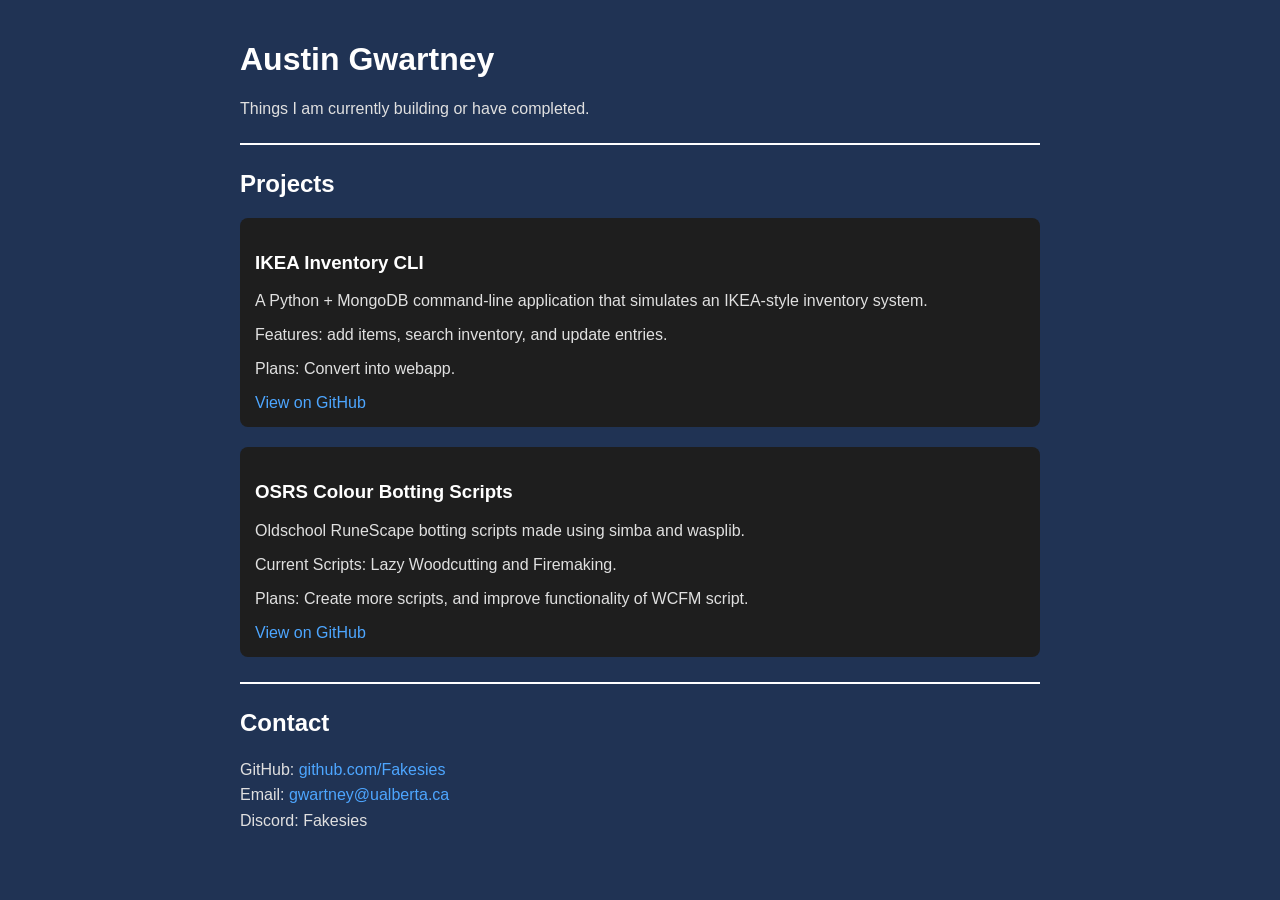
==== index.html @ cf78ed0c "Fixed link to ikea app repo." ====
<!DOCTYPE html>
<html>
<head>
    <title>Austin Gwartney Portfolio</title>
    <meta charset="UTF-8">

    <style>
        body {
            font-family: Arial, sans-serif;
            background-color: #203354;
            color: #e0e0e0;
            max-width: 800px;
            margin: auto;
            padding: 20px;
        }

        h1, h2, h3 {
            color: #ffffff;
        }

        a {
            color: #4da6ff;
            text-decoration: none;
        }

        a:hover {
            text-decoration: underline;
        }

        hr {
            border: 1px solid #ffffff;
            margin: 25px 0;
        }

        .card {
            background-color: #1e1e1e;
            padding: 15px;
            border-radius: 8px;
            margin-bottom: 20px;
            transition: transform 0.2s ease;
        }

        .card:hover {
            transform: scale(1.02);
        }

        .contact p {
            line-height: 1.6;
        }
    </style>
</head>

<body>

    <h1>Austin Gwartney</h1>
    <p>Things I am currently building or have completed.</p>

    <hr>

    <h2>Projects</h2>

    <div class="card">
        <h3>IKEA Inventory CLI</h3>
        <p>
            A Python + MongoDB command-line application that simulates an IKEA-style inventory system.
        </p>
        <p>
            Features: add items, search inventory, and update entries.
        </p>
        <p>
            Plans: Convert into webapp.
        </p>
        <a href="https://github.com/Fakesies/ikea-inventory-app" target="_blank">
            View on GitHub
        </a>
    </div>

    <div class="card">
        <h3>OSRS Colour Botting Scripts</h3>
        <p>
            Oldschool RuneScape botting scripts made using simba and wasplib. 
        </p>

        <p>
            Current Scripts: Lazy Woodcutting and Firemaking.
        </p>

        <p>
            Plans: Create more scripts, and improve functionality of WCFM script.
        </p>
        
        <a href="https://github.com/Fakesies/fakescripts" target="_blank">
            View on GitHub
        </a>
    </div>


    <hr>

    <h2>Contact</h2>

    <div class="contact">
        <p>
            GitHub: <a href="https://github.com/Fakesies">github.com/Fakesies</a><br>
            Email: <a href="mailto:gwartney@ualberta.ca">gwartney@ualberta.ca</a><br>
            Discord: Fakesies
        </p>
    </div>

</body>
</html>
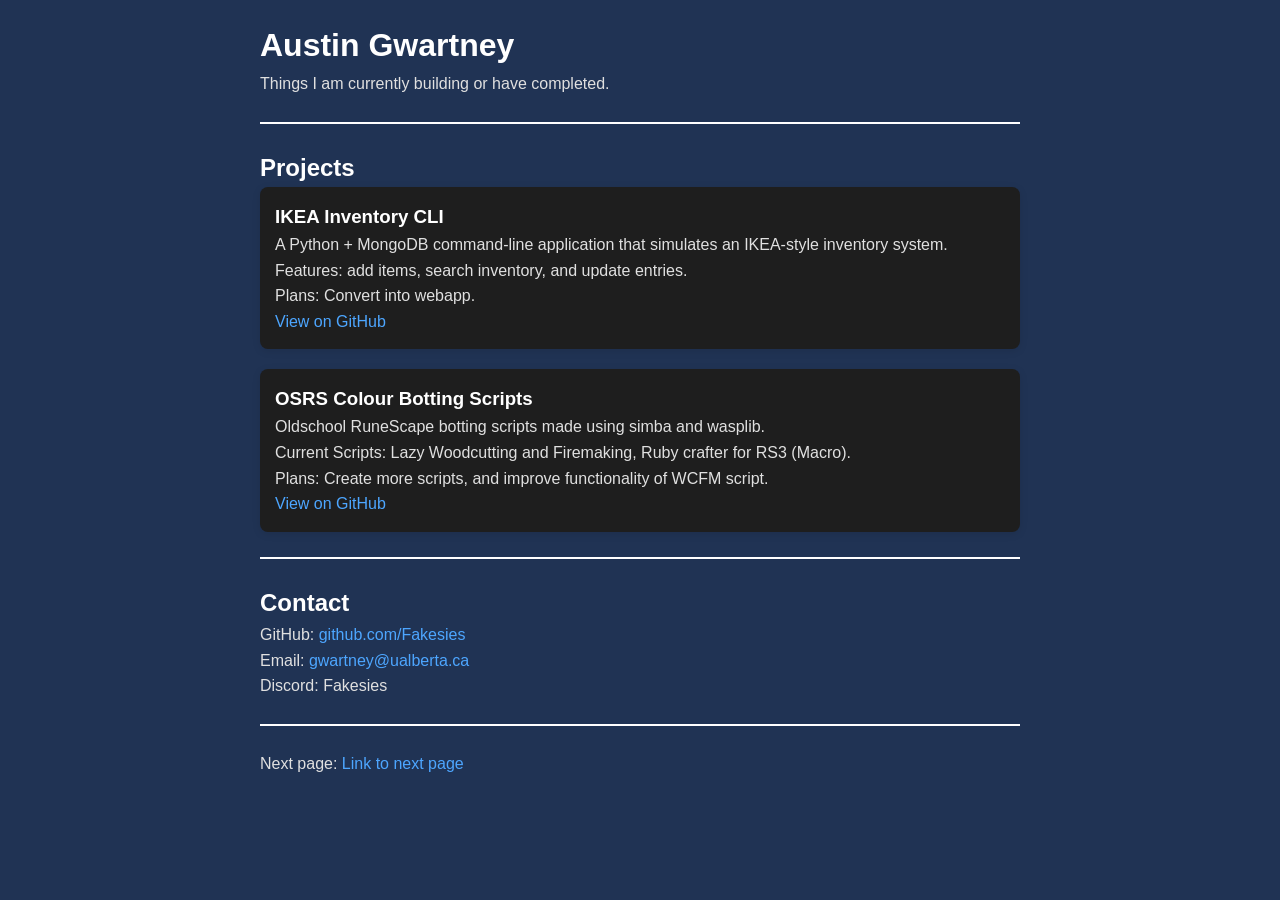
==== commit 0e24dab3: "added another script to my runescape projects" ====
--- a/index.html
+++ b/index.html
@@ -1,5 +1,8 @@
 <!DOCTYPE html>
 <html>
+<head>
+    <link rel="stylesheet" href="styles.css">
+</head>
 <head>
     <title>Austin Gwartney Portfolio</title>
     <meta charset="UTF-8">
@@ -82,7 +85,7 @@
         </p>
 
         <p>
-            Current Scripts: Lazy Woodcutting and Firemaking.
+            Current Scripts: Lazy Woodcutting and Firemaking, Ruby crafter for RS3 (Macro).
         </p>
 
         <p>
@@ -107,5 +110,11 @@
         </p>
     </div>
 
+    <hr>
+
+    <div class = "page">
+        Next page: <a href="demo.html">Link to next page</a>
+    </div>
+
 </body>
 </html>
--- a/styles.css
+++ b/styles.css
@@ -0,0 +1,56 @@
+/* Demo CSS Styles */
+
+* {
+    margin: 0;
+    padding: 0;
+    box-sizing: border-box;
+}
+
+body {
+    font-family: -apple-system, BlinkMacSystemFont, 'Segoe UI', Roboto, Oxygen, Ubuntu, Cantarell, sans-serif;
+    line-height: 1.6;
+    color: #333;
+    background-color: #f5f5f5;
+}
+
+header {
+    background: linear-gradient(135deg, #667eea 0%, #764ba2 100%);
+    color: white;
+    padding: 2rem;
+    text-align: center;
+}
+
+main {
+    max-width: 1200px;
+    margin: 2rem auto;
+    padding: 0 1rem;
+}
+
+.card {
+    background: white;
+    border-radius: 8px;
+    box-shadow: 0 2px 8px rgba(0, 0, 0, 0.1);
+    padding: 1.5rem;
+    margin-bottom: 1.5rem;
+    transition: transform 0.3s ease, box-shadow 0.3s ease;
+}
+
+.card:hover {
+    transform: translateY(-4px);
+    box-shadow: 0 4px 16px rgba(0, 0, 0, 0.15);
+}
+
+button {
+    background-color: #667eea;
+    color: white;
+    border: none;
+    padding: 0.75rem 1.5rem;
+    border-radius: 4px;
+    cursor: pointer;
+    font-size: 1rem;
+    transition: background-color 0.3s ease;
+}
+
+button:hover {
+    background-color: #764ba2;
+}
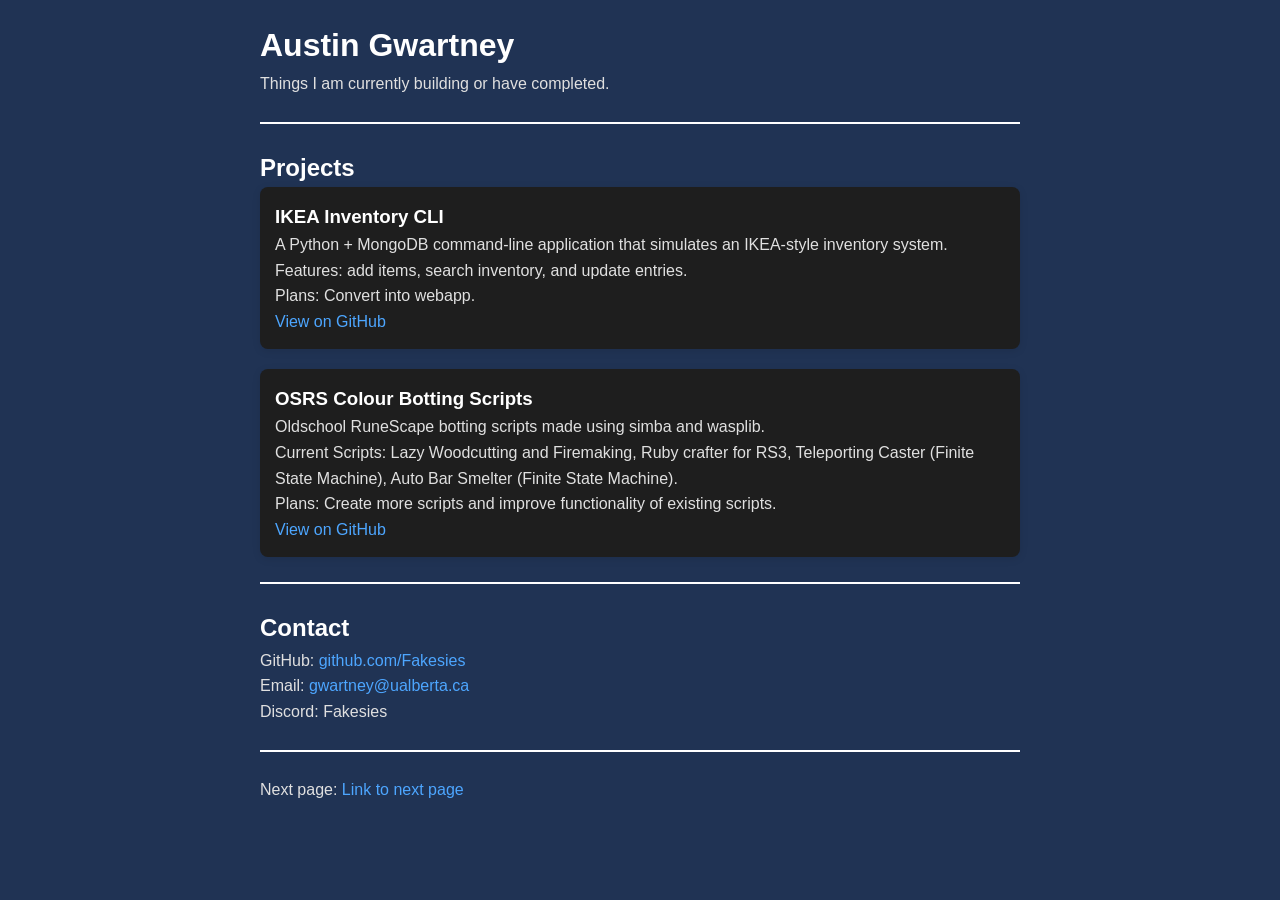
==== commit 6e79e00e: "added my new scripts to the site description" ====
--- a/index.html
+++ b/index.html
@@ -85,11 +85,11 @@
         </p>
 
         <p>
-            Current Scripts: Lazy Woodcutting and Firemaking, Ruby crafter for RS3 (Macro).
+            Current Scripts: Lazy Woodcutting and Firemaking, Ruby crafter for RS3, Teleporting Caster (Finite State Machine), Auto Bar Smelter (Finite State Machine).
         </p>
 
         <p>
-            Plans: Create more scripts, and improve functionality of WCFM script.
+            Plans: Create more scripts and improve functionality of existing scripts.
         </p>
         
         <a href="https://github.com/Fakesies/fakescripts" target="_blank">
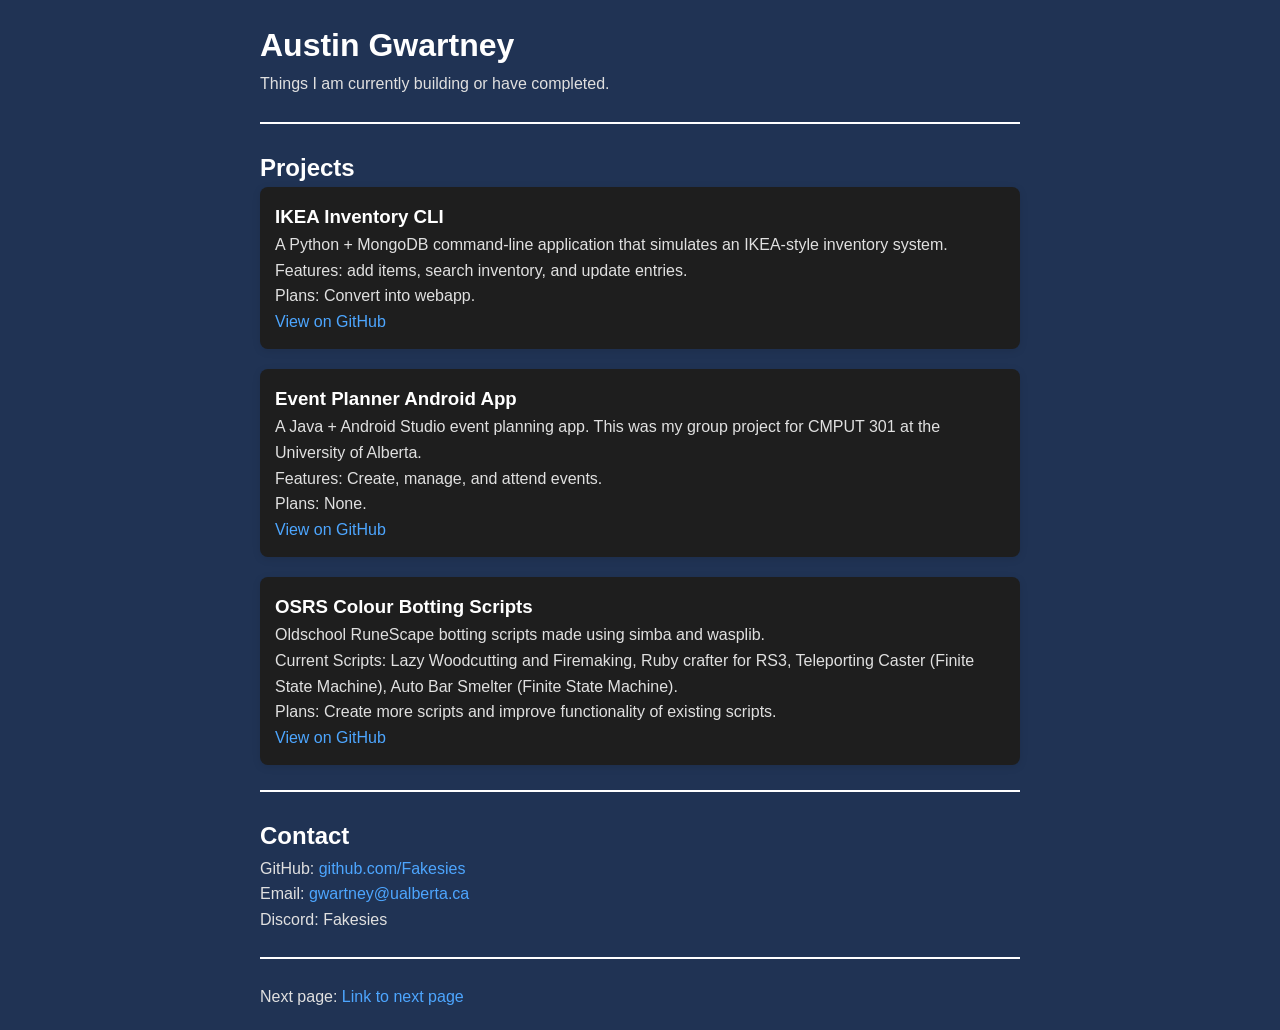
==== commit c2d2005c: "Added my android app to the project cards." ====
--- a/index.html
+++ b/index.html
@@ -79,6 +79,22 @@
     </div>
 
     <div class="card">
+        <h3>Event Planner Android App</h3>
+        <p>
+            A Java + Android Studio event planning app. This was my group project for CMPUT 301 at the University of Alberta.
+        </p>
+        <p>
+            Features: Create, manage, and attend events.
+        </p>
+        <p>
+            Plans: None.
+        </p>
+        <a href="https://github.com/Fakesies/Android-Event-Planner.git" target="_blank">
+            View on GitHub
+        </a>
+    </div>
+
+    <div class="card">
         <h3>OSRS Colour Botting Scripts</h3>
         <p>
             Oldschool RuneScape botting scripts made using simba and wasplib. 
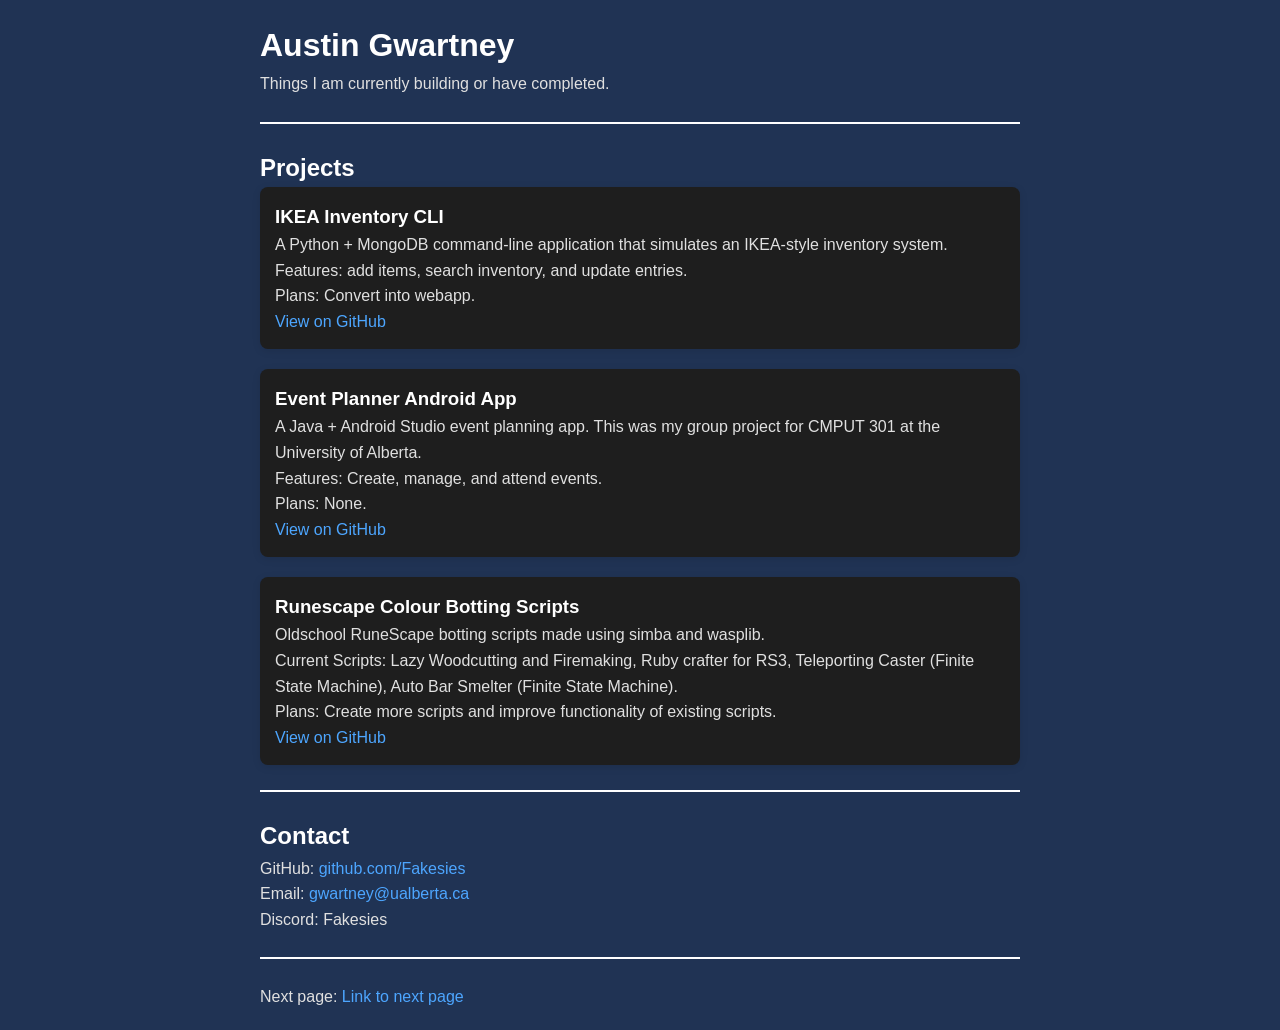
==== commit 41fad475: "Small edit to card title" ====
--- a/index.html
+++ b/index.html
@@ -95,7 +95,7 @@
     </div>
 
     <div class="card">
-        <h3>OSRS Colour Botting Scripts</h3>
+        <h3>Runescape Colour Botting Scripts</h3>
         <p>
             Oldschool RuneScape botting scripts made using simba and wasplib. 
         </p>
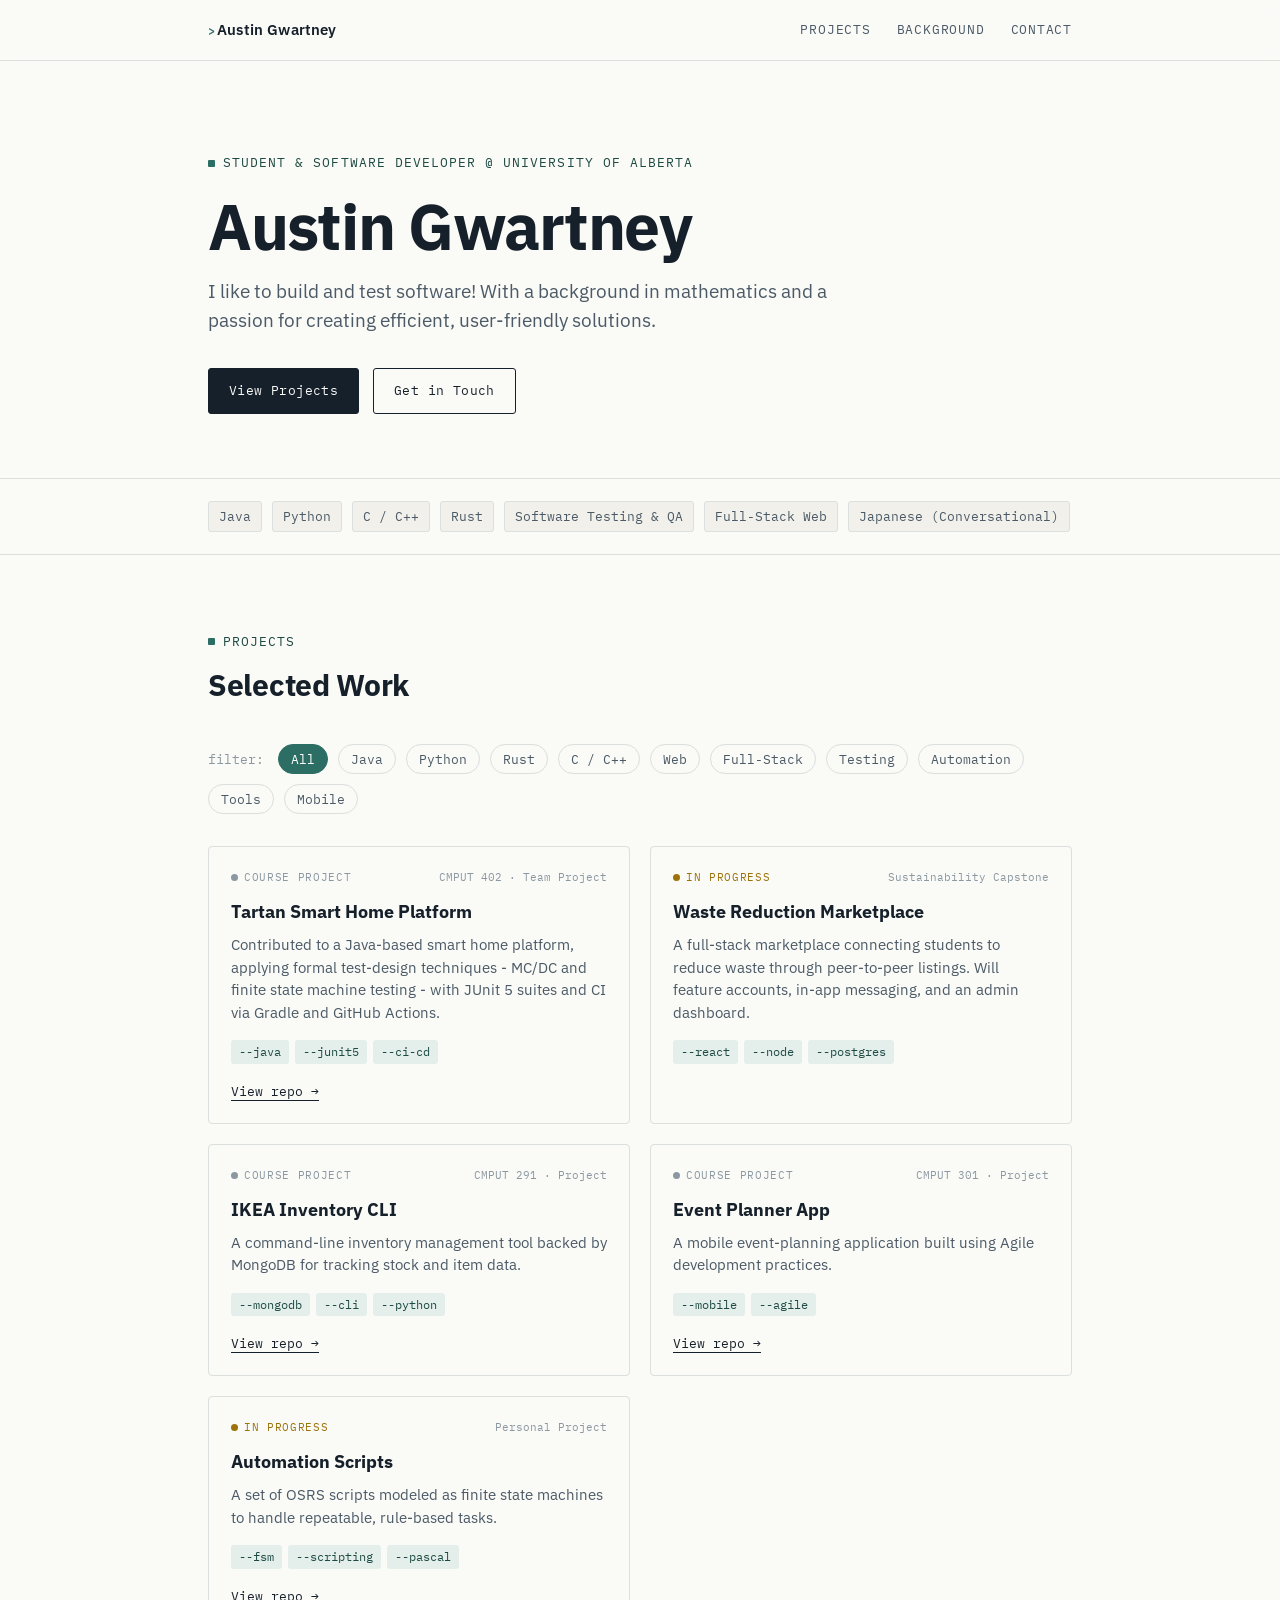
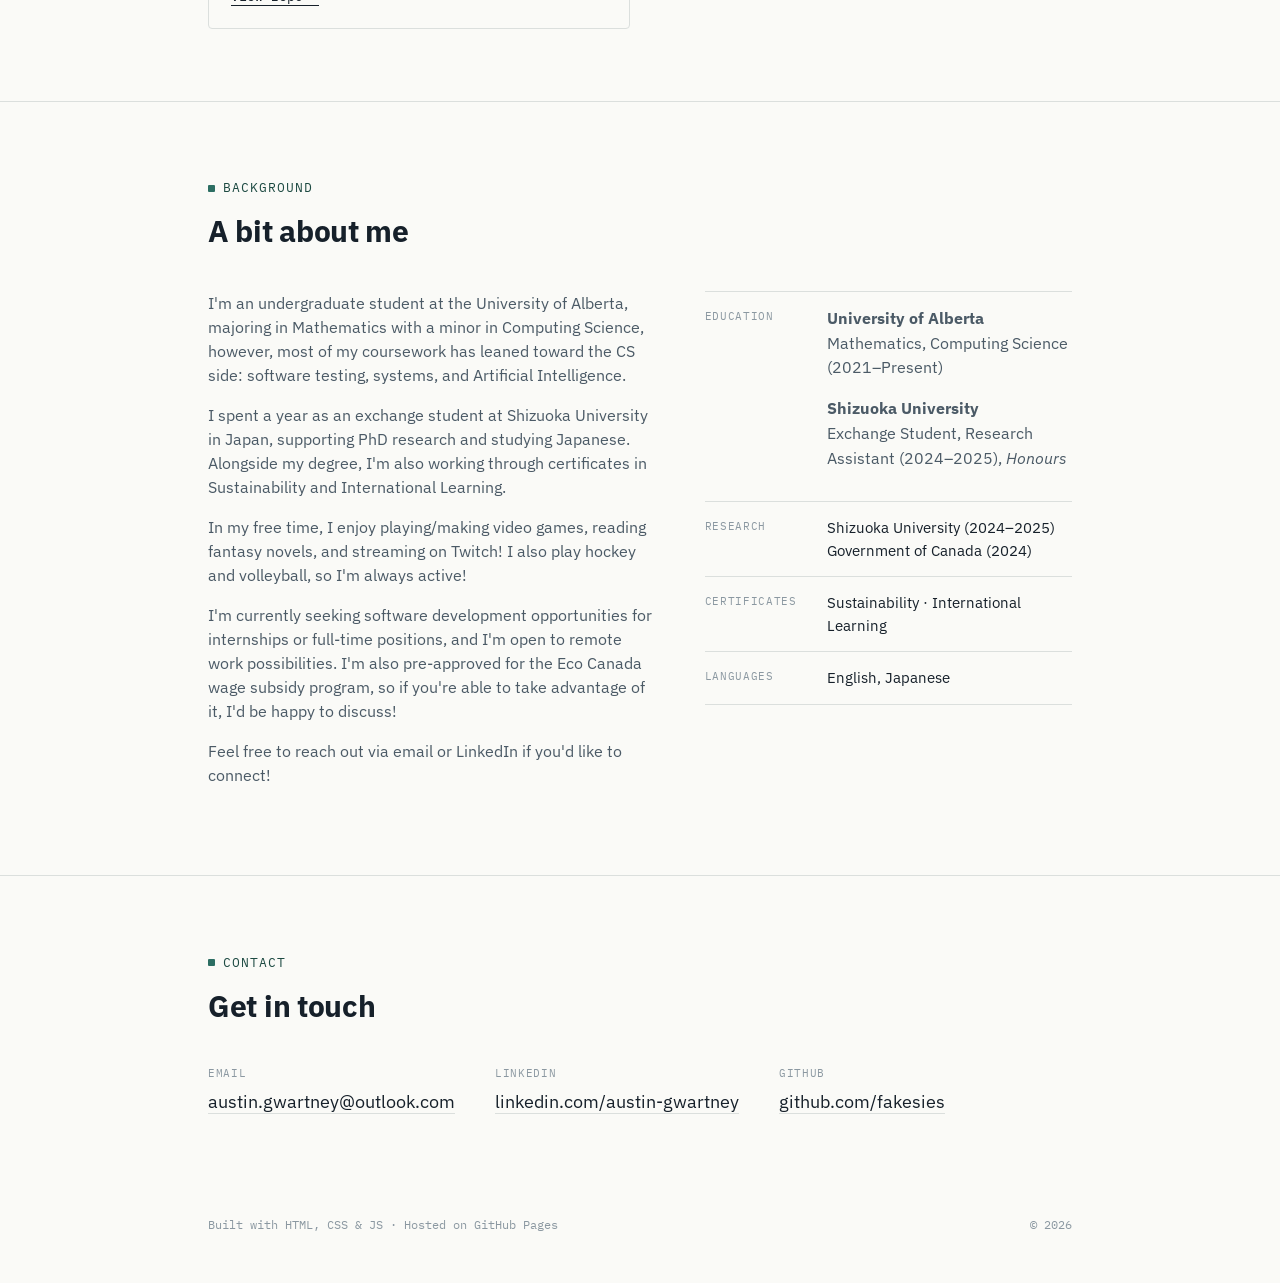
==== commit 8fe04bb5: "Completely overhauled portfolio site." ====
--- a/index.html
+++ b/index.html
@@ -1,136 +1,646 @@
 <!DOCTYPE html>
-<html>
+<html lang="en">
 <head>
-    <link rel="stylesheet" href="styles.css">
+<meta charset="UTF-8">
+<meta name="viewport" content="width=device-width, initial-scale=1.0">
+<title>Austin Gwartney - Software Developer</title>
+<meta name="description" content="Portfolio of Austin Gwartney; Student & Software Developer at the University of Alberta.">
+<link rel="preconnect" href="https://fonts.googleapis.com">
+<link rel="preconnect" href="https://fonts.gstatic.com" crossorigin>
+<link href="https://fonts.googleapis.com/css2?family=IBM+Plex+Mono:wght@400;500;600&family=IBM+Plex+Sans:wght@400;500;600;700&display=swap" rel="stylesheet">
+<style>
+  :root {
+    --paper: #FAFAF7;
+    --paper-alt: #F1F0EA;
+    --ink: #16202A;
+    --ink-soft: #4B5A66;
+    --ink-faint: #8B98A1;
+    --rule: #DBDFDD;
+    --accent: #2C6E63;
+    --accent-ink: #1D4A42;
+    --accent-soft: #E4EFEC;
+    --amber: #9C7209;
+    --amber-soft: #F3EAD3;
+    --max: 920px;
+  }
+
+  * { box-sizing: border-box; }
+  html { scroll-behavior: smooth; }
+  @media (prefers-reduced-motion: reduce) {
+    html { scroll-behavior: auto; }
+    * { animation-duration: 0.001ms !important; animation-iteration-count: 1 !important; transition-duration: 0.001ms !important; }
+  }
+
+  body {
+    margin: 0;
+    background: var(--paper);
+    color: var(--ink);
+    font-family: 'IBM Plex Sans', -apple-system, sans-serif;
+    line-height: 1.55;
+    -webkit-font-smoothing: antialiased;
+  }
+
+  .mono { font-family: 'IBM Plex Mono', ui-monospace, monospace; }
+
+  a { color: inherit; }
+
+  .wrap {
+    max-width: var(--max);
+    margin: 0 auto;
+    padding: 0 28px;
+  }
+
+  /* ---------- Nav ---------- */
+  header.site-nav {
+    position: sticky;
+    top: 0;
+    z-index: 20;
+    background: rgba(250, 250, 247, 0.88);
+    backdrop-filter: blur(6px);
+    border-bottom: 1px solid var(--rule);
+  }
+  .site-nav .wrap {
+    display: flex;
+    align-items: center;
+    justify-content: space-between;
+    height: 60px;
+  }
+  .site-nav .logo {
+    font-weight: 600;
+    letter-spacing: 0.01em;
+    text-decoration: none;
+    font-size: 15px;
+  }
+  .site-nav .logo .mono {
+    color: var(--accent);
+    font-size: 12px;
+    margin-right: 2px;
+  }
+  .site-nav nav {
+    display: flex;
+    gap: 26px;
+  }
+  .site-nav nav a {
+    text-decoration: none;
+    font-size: 13px;
+    letter-spacing: 0.06em;
+    text-transform: uppercase;
+    color: var(--ink-soft);
+    font-family: 'IBM Plex Mono', monospace;
+    transition: color 0.15s ease;
+  }
+  .site-nav nav a:hover, .site-nav nav a:focus-visible { color: var(--accent-ink); }
+
+  /* ---------- Hero ---------- */
+  .hero {
+    padding: 88px 0 64px;
+    border-bottom: 1px solid var(--rule);
+  }
+  .eyebrow {
+    font-family: 'IBM Plex Mono', monospace;
+    font-size: 13px;
+    letter-spacing: 0.08em;
+    text-transform: uppercase;
+    color: var(--accent-ink);
+    display: inline-flex;
+    align-items: center;
+    gap: 8px;
+    margin: 0 0 20px;
+  }
+  .eyebrow::before {
+    content: "";
+    width: 7px;
+    height: 7px;
+    background: var(--accent);
+    display: inline-block;
+    border-radius: 1px;
+  }
+  h1.name {
+    font-size: clamp(40px, 6vw, 64px);
+    line-height: 1.02;
+    letter-spacing: -0.02em;
+    font-weight: 700;
+    margin: 0 0 18px;
+  }
+  .hero .lede {
+    max-width: 620px;
+    font-size: 19px;
+    color: var(--ink-soft);
+    margin: 0 0 32px;
+  }
+  .hero .lede strong { color: var(--ink); font-weight: 600; }
+  .cta-row {
+    display: flex;
+    gap: 14px;
+    flex-wrap: wrap;
+  }
+  .btn {
+    font-family: 'IBM Plex Mono', monospace;
+    font-size: 13px;
+    letter-spacing: 0.03em;
+    text-decoration: none;
+    padding: 12px 20px;
+    border-radius: 3px;
+    border: 1px solid var(--ink);
+    transition: transform 0.15s ease, background 0.15s ease, color 0.15s ease;
+    display: inline-block;
+  }
+  .btn-solid {
+    background: var(--ink);
+    color: var(--paper);
+  }
+  .btn-solid:hover { background: var(--accent-ink); border-color: var(--accent-ink); transform: translateY(-1px); }
+  .btn-line { background: transparent; color: var(--ink); }
+  .btn-line:hover { background: var(--paper-alt); transform: translateY(-1px); }
+  .btn:focus-visible { outline: 2px solid var(--accent); outline-offset: 2px; }
+
+  /* ---------- Capability strip ---------- */
+  .caps {
+    padding: 22px 0;
+    border-bottom: 1px solid var(--rule);
+    overflow-x: auto;
+  }
+  .caps .wrap {
+    display: flex;
+    gap: 10px;
+    flex-wrap: wrap;
+  }
+  .cap-tag {
+    font-family: 'IBM Plex Mono', monospace;
+    font-size: 12.5px;
+    color: var(--ink-soft);
+    background: var(--paper-alt);
+    border: 1px solid var(--rule);
+    padding: 5px 10px;
+    border-radius: 3px;
+    white-space: nowrap;
+  }
+
+  /* ---------- Section shell ---------- */
+  section { padding: 72px 0; border-bottom: 1px solid var(--rule); }
+  section:last-of-type { border-bottom: none; }
+  .section-head { margin-bottom: 36px; }
+  .section-head .eyebrow { margin-bottom: 10px; }
+  .section-head h2 {
+    font-size: 30px;
+    letter-spacing: -0.01em;
+    margin: 0;
+    font-weight: 700;
+  }
+
+  /* ---------- Filter bar ---------- */
+  .filter-bar {
+    display: flex;
+    align-items: center;
+    gap: 10px;
+    flex-wrap: wrap;
+    margin-bottom: 32px;
+  }
+  .filter-bar .fb-label {
+    font-family: 'IBM Plex Mono', monospace;
+    font-size: 12.5px;
+    color: var(--ink-faint);
+    margin-right: 4px;
+  }
+  .filter-btn {
+    font-family: 'IBM Plex Mono', monospace;
+    font-size: 12.5px;
+    background: transparent;
+    border: 1px solid var(--rule);
+    color: var(--ink-soft);
+    padding: 6px 12px;
+    border-radius: 20px;
+    cursor: pointer;
+    transition: all 0.15s ease;
+  }
+  .filter-btn:hover { border-color: var(--ink-faint); }
+  .filter-btn.active {
+    background: var(--accent);
+    border-color: var(--accent);
+    color: #fff;
+  }
+  .filter-btn:focus-visible { outline: 2px solid var(--accent); outline-offset: 2px; }
+
+  /* ---------- Project grid ---------- */
+  .project-grid {
+    display: grid;
+    grid-template-columns: repeat(2, 1fr);
+    gap: 20px;
+  }
+  @media (max-width: 680px) {
+    .project-grid { grid-template-columns: 1fr; }
+  }
+  .card {
+    border: 1px solid var(--rule);
+    border-radius: 4px;
+    background: var(--paper);
+    padding: 22px 22px 20px;
+    transition: border-color 0.15s ease, transform 0.15s ease, box-shadow 0.2s ease;
+  }
+  .card:hover {
+    border-color: var(--ink-faint);
+    transform: translateY(-2px);
+    box-shadow: 0 8px 20px -14px rgba(22,32,42,0.35);
+  }
+  .card.hidden { display: none; }
+  .card-meta {
+    display: flex;
+    align-items: center;
+    justify-content: space-between;
+    margin-bottom: 12px;
+  }
+  .status {
+    font-family: 'IBM Plex Mono', monospace;
+    font-size: 11px;
+    letter-spacing: 0.06em;
+    text-transform: uppercase;
+    display: inline-flex;
+    align-items: center;
+    gap: 6px;
+  }
+  .status::before {
+    content: "";
+    width: 7px;
+    height: 7px;
+    border-radius: 50%;
+  }
+  .status.shipped { color: var(--accent-ink); }
+  .status.shipped::before { background: var(--accent); }
+  .status.progress { color: var(--amber); }
+  .status.progress::before { background: var(--amber); border: none; }
+  .status.course { color: var(--ink-faint); }
+  .status.course::before { background: var(--ink-faint); }
+
+  .card-kind {
+    font-family: 'IBM Plex Mono', monospace;
+    font-size: 11px;
+    color: var(--ink-faint);
+  }
+  .card h3 {
+    font-size: 18px;
+    margin: 0 0 8px;
+    font-weight: 700;
+  }
+  .card p {
+    font-size: 14.5px;
+    color: var(--ink-soft);
+    margin: 0 0 16px;
+  }
+  .card-tags {
+    display: flex;
+    flex-wrap: wrap;
+    gap: 6px;
+    margin-bottom: 14px;
+  }
+  .flag {
+    font-family: 'IBM Plex Mono', monospace;
+    font-size: 11.5px;
+    color: var(--accent-ink);
+    background: var(--accent-soft);
+    padding: 3px 8px;
+    border-radius: 3px;
+  }
+  .card-link {
+    font-family: 'IBM Plex Mono', monospace;
+    font-size: 12.5px;
+    text-decoration: none;
+    color: var(--ink);
+    border-bottom: 1px solid var(--ink);
+    padding-bottom: 1px;
+  }
+  .card-link:hover { color: var(--accent-ink); border-color: var(--accent-ink); }
+
+  /* ---------- Background section ---------- */
+  .bg-layout {
+    display: grid;
+    grid-template-columns: 1.1fr 0.9fr;
+    gap: 48px;
+  }
+  @media (max-width: 680px) {
+    .bg-layout { grid-template-columns: 1fr; gap: 32px; }
+  }
+  .bg-layout p {
+    font-size: 15.5px;
+    color: var(--ink-soft);
+    margin: 0 0 16px;
+  }
+  .fact {
+    display: grid;
+    grid-template-columns: 108px 1fr;
+    gap: 14px;
+    padding: 14px 0;
+    border-top: 1px solid var(--rule);
+  }
+  .fact:last-child { border-bottom: 1px solid var(--rule); }
+  .fact dt {
+    font-family: 'IBM Plex Mono', monospace;
+    font-size: 11px;
+    letter-spacing: 0.06em;
+    text-transform: uppercase;
+    color: var(--ink-faint);
+    margin: 0;
+    padding-top: 2px;
+  }
+  .fact dd {
+    margin: 0;
+    font-size: 14.5px;
+    color: var(--ink);
+    line-height: 1.6;
+  }
+  dl.facts { margin: 0; }
+
+  /* ---------- Contact ---------- */
+  .contact-row {
+    display: flex;
+    gap: 40px;
+    flex-wrap: wrap;
+    align-items: baseline;
+  }
+  .contact-item .label {
+    display: block;
+    font-family: 'IBM Plex Mono', monospace;
+    font-size: 11px;
+    letter-spacing: 0.06em;
+    text-transform: uppercase;
+    color: var(--ink-faint);
+    margin-bottom: 6px;
+  }
+  .contact-item a {
+    font-size: 18px;
+    text-decoration: none;
+    border-bottom: 1px solid var(--rule);
+    transition: border-color 0.15s ease, color 0.15s ease;
+  }
+  .contact-item a:hover { border-color: var(--ink); color: var(--accent-ink); }
+
+  footer {
+    padding: 28px 0 48px;
+  }
+  footer .wrap {
+    display: flex;
+    justify-content: space-between;
+    flex-wrap: wrap;
+    gap: 10px;
+  }
+  footer .mono {
+    font-size: 12px;
+    color: var(--ink-faint);
+  }
+
+  /* scroll reveal */
+  .reveal {
+    opacity: 0;
+    transform: translateY(14px);
+    transition: opacity 0.5s ease, transform 0.5s ease;
+  }
+  .reveal.in { opacity: 1; transform: translateY(0); }
+</style>
 </head>
-<head>
-    <title>Austin Gwartney Portfolio</title>
-    <meta charset="UTF-8">
-
-    <style>
-        body {
-            font-family: Arial, sans-serif;
-            background-color: #203354;
-            color: #e0e0e0;
-            max-width: 800px;
-            margin: auto;
-            padding: 20px;
+<body>
+
+<header class="site-nav">
+  <div class="wrap">
+    <a href="#top" class="logo"><span class="mono">&gt;</span>Austin Gwartney</a>
+    <nav>
+      <a href="#projects">Projects</a>
+      <a href="#background">Background</a>
+      <a href="#contact">Contact</a>
+    </nav>
+  </div>
+</header>
+
+<main id="top">
+
+  <section class="hero" style="border-bottom:1px solid var(--rule); padding-top:88px;">
+    <div class="wrap">
+      <p class="eyebrow">Student & Software Developer @ University of Alberta</p>
+      <h1 class="name">Austin&nbsp;Gwartney</h1>
+      <p class="lede">I like to build and test software! With a background in mathematics and a passion for creating efficient, user-friendly solutions.</p>
+      <div class="cta-row">
+        <a class="btn btn-solid" href="#projects">View Projects</a>
+        <a class="btn btn-line" href="#contact">Get in Touch</a>
+      </div>
+    </div>
+  </section>
+
+  <div class="caps">
+    <div class="wrap">
+      <span class="cap-tag">Java</span>
+      <span class="cap-tag">Python</span>
+      <span class="cap-tag">C / C++</span>
+      <span class="cap-tag">Rust</span>
+      <span class="cap-tag">Software Testing &amp; QA</span>
+      <span class="cap-tag">Full-Stack Web</span>
+      <span class="cap-tag">Japanese (Conversational)</span>
+    </div>
+  </div>
+
+  <section id="projects">
+    <div class="wrap">
+      <div class="section-head reveal">
+        <p class="eyebrow">Projects</p>
+        <h2>Selected Work</h2>
+      </div>
+
+      <div class="filter-bar reveal">
+        <span class="fb-label mono">filter:</span>
+        <button class="filter-btn active" data-filter="all">All</button>
+        <button class="filter-btn" data-filter="java">Java</button>
+        <button class="filter-btn" data-filter="python">Python</button>
+        <button class="filter-btn" data-filter="rust">Rust</button>
+        <button class="filter-btn" data-filter="c">C / C++</button>
+        <button class="filter-btn" data-filter="web">Web</button>
+        <button class="filter-btn" data-filter="fullstack">Full-Stack</button>
+        <button class="filter-btn" data-filter="testing">Testing</button>
+        <button class="filter-btn" data-filter="automation">Automation</button>
+        <button class="filter-btn" data-filter="tools">Tools</button>
+        <button class="filter-btn" data-filter="mobile">Mobile</button>
+      </div>
+
+      <div class="project-grid" id="projectGrid"></div>
+    </div>
+  </section>
+
+  <section id="background">
+    <div class="wrap">
+      <div class="section-head reveal">
+        <p class="eyebrow">Background</p>
+        <h2>A bit about me</h2>
+      </div>
+      <div class="bg-layout reveal">
+        <div>
+          <p>I'm an undergraduate student at the University of Alberta, majoring in Mathematics with a minor in Computing Science, however, most of my coursework has leaned toward the CS side: software testing, systems, and Artificial Intelligence.</p>
+          <p>I spent a year as an exchange student at Shizuoka University in Japan, supporting PhD research and studying Japanese. Alongside my degree, I'm also working through certificates in Sustainability and International Learning.</p>
+          <p>In my free time, I enjoy playing/making video games, reading fantasy novels, and streaming on Twitch! I also play hockey and volleyball, so I'm always active!</p>
+          <p>I'm currently seeking software development opportunities for internships or full-time positions, and I'm open to remote work possibilities. I'm also pre-approved for the Eco Canada wage subsidy program, so if you're able to take advantage of it, I'd be happy to discuss!</p>
+          <p>Feel free to reach out via email or LinkedIn if you'd like to connect!</p>
+        </div>
+        <dl class="facts">
+          <div class="fact">
+            <dt>Education</dt>
+            <dd>
+              <p><strong>University of Alberta</strong><br>Mathematics, Computing Science (2021–Present)</p>
+              <p><strong>Shizuoka University</strong><br>Exchange Student, Research Assistant (2024–2025), <i>Honours</i></p>
+            </dd>
+          </div>
+          <div class="fact">
+            <dt>Research</dt>
+            <dd>
+              Shizuoka University (2024–2025)<br>
+              Government of Canada (2024)
+            </dd>
+          </div>
+          <div class="fact">
+            <dt>Certificates</dt>
+            <dd>Sustainability · International Learning</dd>
+          </div>
+          <div class="fact">
+            <dt>Languages</dt>
+            <dd>English, Japanese</dd>
+          </div>
+        </dl>
+      </div>
+    </div>
+  </section>
+
+  <section id="contact">
+    <div class="wrap">
+      <div class="section-head reveal">
+        <p class="eyebrow">Contact</p>
+        <h2>Get in touch</h2>
+      </div>
+      <div class="contact-row reveal">
+        <div class="contact-item">
+          <span class="label">Email</span>
+          <a href="mailto:austin.gwartney@outlook.com">austin.gwartney@outlook.com</a>
+        </div>
+        <div class="contact-item">
+          <span class="label">LinkedIn</span>
+          <a href="https://linkedin.com/in/austin-gwartney" target="_blank" rel="noopener">linkedin.com/austin-gwartney</a>
+        </div>
+        <div class="contact-item">
+          <span class="label">Github</span>
+          <a href="https://github.com/fakesies" target="_blank" rel="noopener">github.com/fakesies</a>
+        </div>
+      </div>
+    </div>
+  </section>
+
+</main>
+
+<footer>
+  <div class="wrap">
+    <span class="mono">Built with HTML, CSS &amp; JS · Hosted on GitHub Pages</span>
+    <span class="mono" id="year"></span>
+  </div>
+</footer>
+
+<script>
+  // ---- Project data ----
+  const projects = [
+    {
+      title: "Tartan Smart Home Platform",
+      kind: "CMPUT 402 · Team Project",
+      status: "course",
+      statusLabel: "Course Project",
+      desc: "Contributed to a Java-based smart home platform, applying formal test-design techniques - MC/DC and finite state machine testing - with JUnit 5 suites and CI via Gradle and GitHub Actions.",
+      tags: ["java", "testing"],
+      tagLabels: ["java", "junit5", "ci-cd"],
+      link: "https://github.com/s26-tartan-spin/smart-home"
+    },
+    {
+      title: "Waste Reduction Marketplace",
+      kind: "Sustainability Capstone",
+      status: "progress",
+      statusLabel: "In Progress",
+      desc: "A full-stack marketplace connecting students to reduce waste through peer-to-peer listings. Will feature accounts, in-app messaging, and an admin dashboard.",
+      tags: ["fullstack"],
+      tagLabels: ["react", "node", "postgres"],
+      link: null
+    },
+    {
+      title: "IKEA Inventory CLI",
+      kind: "CMPUT 291 · Project",
+      status: "course",
+      statusLabel: "Course Project",
+      desc: "A command-line inventory management tool backed by MongoDB for tracking stock and item data.",
+      tags: ["tools", "python"],
+      tagLabels: ["mongodb", "cli", "python"],
+      link: "https://github.com/Fakesies/ikea-inventory-app"
+    },
+    {
+      title: "Event Planner App",
+      kind: "CMPUT 301 · Project",
+      status: "course",
+      statusLabel: "Course Project",
+      desc: "A mobile event-planning application built using Agile development practices.",
+      tags: ["mobile"],
+      tagLabels: ["mobile", "agile"],
+      link: "https://github.com/Fakesies/Android-Event-Planner"
+    },
+    {
+      title: "Automation Scripts",
+      kind: "Personal Project",
+      status: "progress",
+      statusLabel: "In Progress",
+      desc: "A set of OSRS scripts modeled as finite state machines to handle repeatable, rule-based tasks.",
+      tags: ["automation"],
+      tagLabels: ["fsm", "scripting", "pascal"],
+      link: "https://github.com/Fakesies/fakescripts"
+    }
+  ];
+
+  const grid = document.getElementById('projectGrid');
+  grid.innerHTML = projects.map(p => `
+    <article class="card" data-tags="${p.tags.join(' ')}">
+      <div class="card-meta">
+        <span class="status ${p.status}">${p.statusLabel}</span>
+        <span class="card-kind">${p.kind}</span>
+      </div>
+      <h3>${p.title}</h3>
+      <p>${p.desc}</p>
+      <div class="card-tags">
+        ${p.tagLabels.map(t => `<span class="flag">--${t}</span>`).join('')}
+      </div>
+      ${p.link ? `<a class="card-link" href="${p.link}" target="_blank" rel="noopener">View repo →</a>` : ''}
+    </article>
+  `).join('');
+
+  // ---- Filtering ----
+  const filterBtns = document.querySelectorAll('.filter-btn');
+  const cards = document.querySelectorAll('.card');
+  filterBtns.forEach(btn => {
+    btn.addEventListener('click', () => {
+      filterBtns.forEach(b => b.classList.remove('active'));
+      btn.classList.add('active');
+      const filter = btn.dataset.filter;
+      cards.forEach(card => {
+        const tags = card.dataset.tags.split(' ');
+        const show = filter === 'all' || tags.includes(filter);
+        card.classList.toggle('hidden', !show);
+      });
+    });
+  });
+
+  // ---- Scroll reveal ----
+  const revealEls = document.querySelectorAll('.reveal');
+  if ('IntersectionObserver' in window) {
+    const io = new IntersectionObserver((entries) => {
+      entries.forEach(entry => {
+        if (entry.isIntersecting) {
+          entry.target.classList.add('in');
+          io.unobserve(entry.target);
         }
-
-        h1, h2, h3 {
-            color: #ffffff;
-        }
-
-        a {
-            color: #4da6ff;
-            text-decoration: none;
-        }
-
-        a:hover {
-            text-decoration: underline;
-        }
-
-        hr {
-            border: 1px solid #ffffff;
-            margin: 25px 0;
-        }
-
-        .card {
-            background-color: #1e1e1e;
-            padding: 15px;
-            border-radius: 8px;
-            margin-bottom: 20px;
-            transition: transform 0.2s ease;
-        }
-
-        .card:hover {
-            transform: scale(1.02);
-        }
-
-        .contact p {
-            line-height: 1.6;
-        }
-    </style>
-</head>
-
-<body>
-
-    <h1>Austin Gwartney</h1>
-    <p>Things I am currently building or have completed.</p>
-
-    <hr>
-
-    <h2>Projects</h2>
-
-    <div class="card">
-        <h3>IKEA Inventory CLI</h3>
-        <p>
-            A Python + MongoDB command-line application that simulates an IKEA-style inventory system.
-        </p>
-        <p>
-            Features: add items, search inventory, and update entries.
-        </p>
-        <p>
-            Plans: Convert into webapp.
-        </p>
-        <a href="https://github.com/Fakesies/ikea-inventory-app" target="_blank">
-            View on GitHub
-        </a>
-    </div>
-
-    <div class="card">
-        <h3>Event Planner Android App</h3>
-        <p>
-            A Java + Android Studio event planning app. This was my group project for CMPUT 301 at the University of Alberta.
-        </p>
-        <p>
-            Features: Create, manage, and attend events.
-        </p>
-        <p>
-            Plans: None.
-        </p>
-        <a href="https://github.com/Fakesies/Android-Event-Planner.git" target="_blank">
-            View on GitHub
-        </a>
-    </div>
-
-    <div class="card">
-        <h3>Runescape Colour Botting Scripts</h3>
-        <p>
-            Oldschool RuneScape botting scripts made using simba and wasplib. 
-        </p>
-
-        <p>
-            Current Scripts: Lazy Woodcutting and Firemaking, Ruby crafter for RS3, Teleporting Caster (Finite State Machine), Auto Bar Smelter (Finite State Machine).
-        </p>
-
-        <p>
-            Plans: Create more scripts and improve functionality of existing scripts.
-        </p>
-        
-        <a href="https://github.com/Fakesies/fakescripts" target="_blank">
-            View on GitHub
-        </a>
-    </div>
-
-
-    <hr>
-
-    <h2>Contact</h2>
-
-    <div class="contact">
-        <p>
-            GitHub: <a href="https://github.com/Fakesies">github.com/Fakesies</a><br>
-            Email: <a href="mailto:gwartney@ualberta.ca">gwartney@ualberta.ca</a><br>
-            Discord: Fakesies
-        </p>
-    </div>
-
-    <hr>
-
-    <div class = "page">
-        Next page: <a href="demo.html">Link to next page</a>
-    </div>
+      });
+    }, { threshold: 0.15 });
+    revealEls.forEach(el => io.observe(el));
+  } else {
+    revealEls.forEach(el => el.classList.add('in'));
+  }
+
+  // ---- Footer year ----
+  document.getElementById('year').textContent = '© ' + new Date().getFullYear();
+</script>
 
 </body>
-</html>+</html>
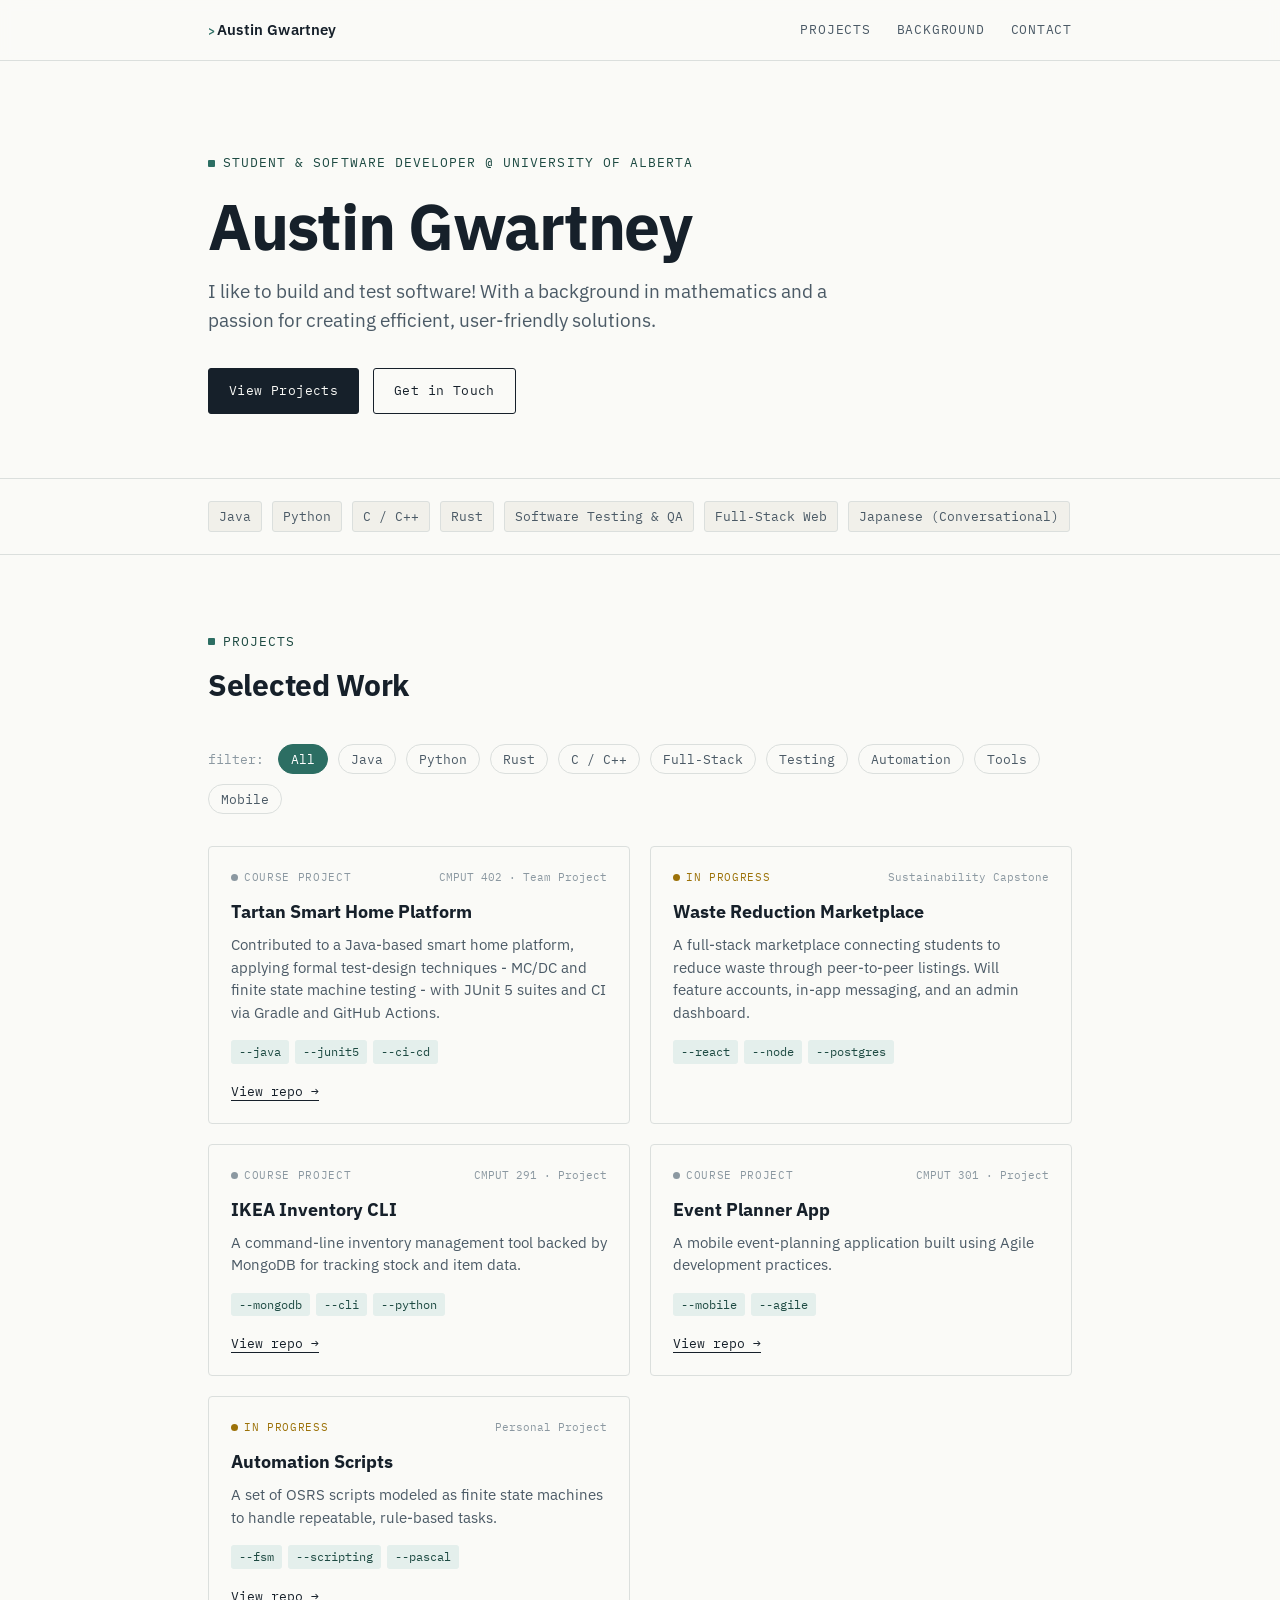
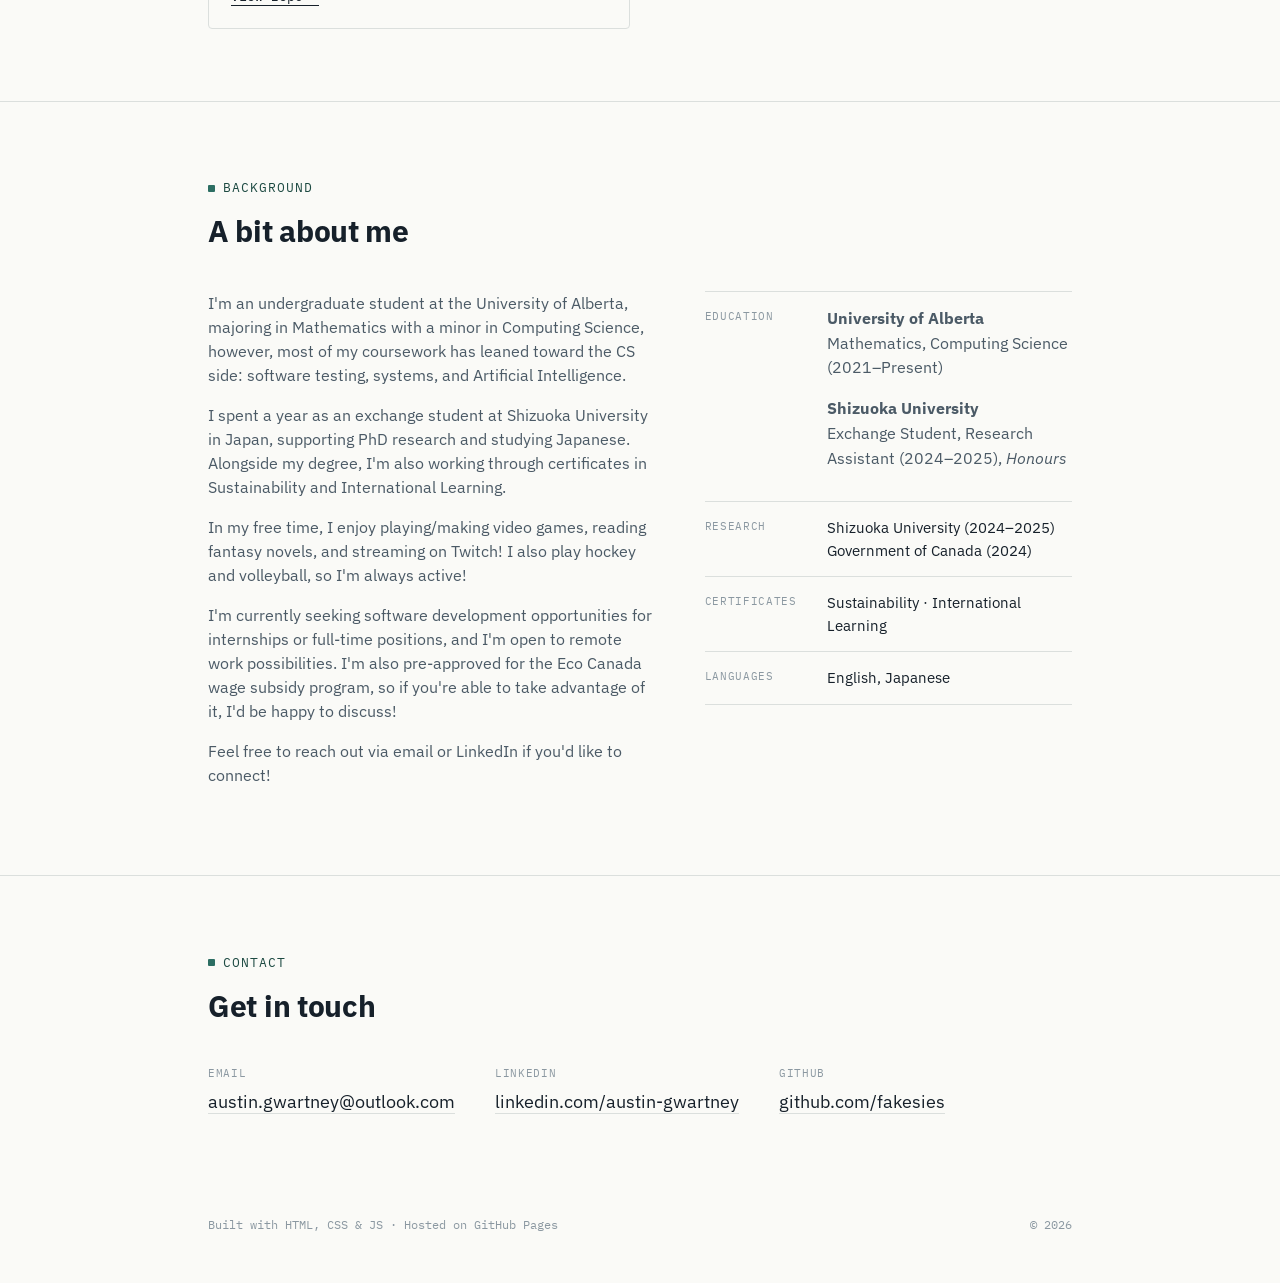
==== commit 8f307d75: "Removed web tag" ====
--- a/index.html
+++ b/index.html
@@ -449,7 +449,6 @@
         <button class="filter-btn" data-filter="python">Python</button>
         <button class="filter-btn" data-filter="rust">Rust</button>
         <button class="filter-btn" data-filter="c">C / C++</button>
-        <button class="filter-btn" data-filter="web">Web</button>
         <button class="filter-btn" data-filter="fullstack">Full-Stack</button>
         <button class="filter-btn" data-filter="testing">Testing</button>
         <button class="filter-btn" data-filter="automation">Automation</button>
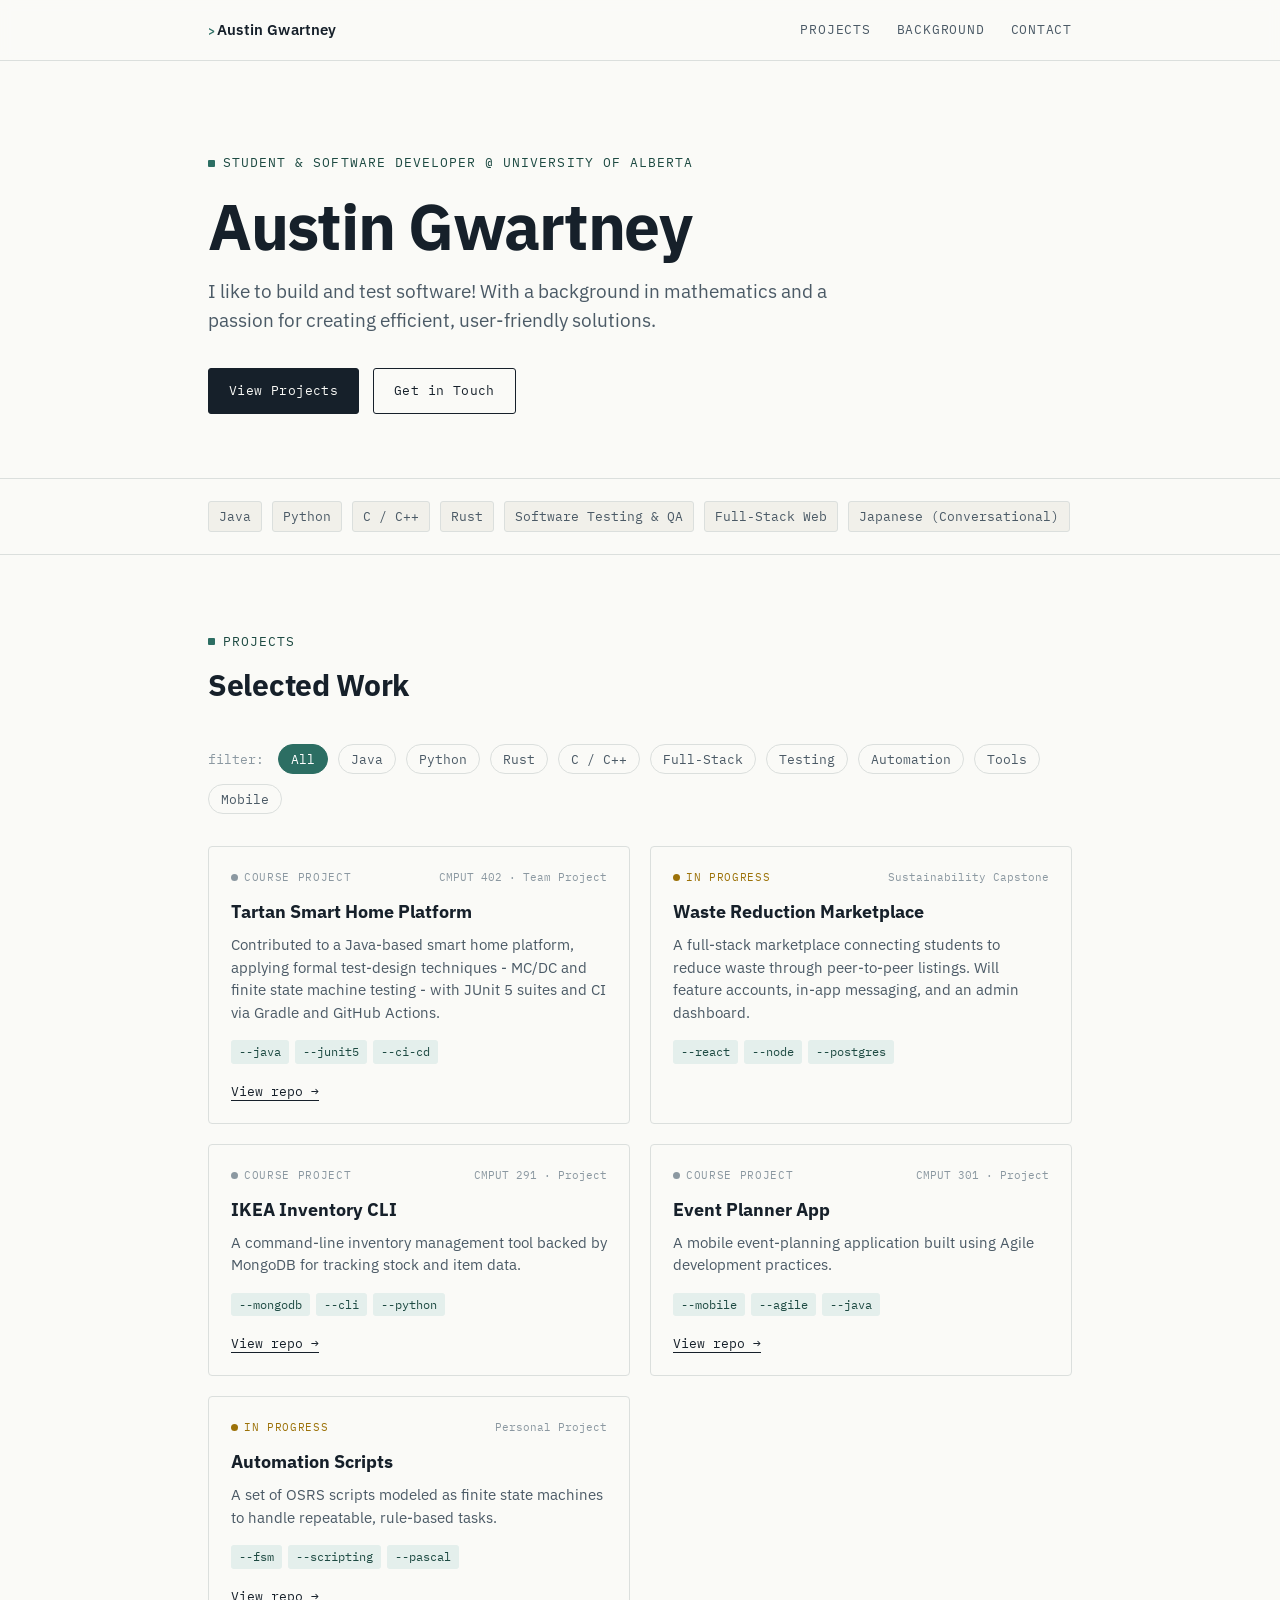
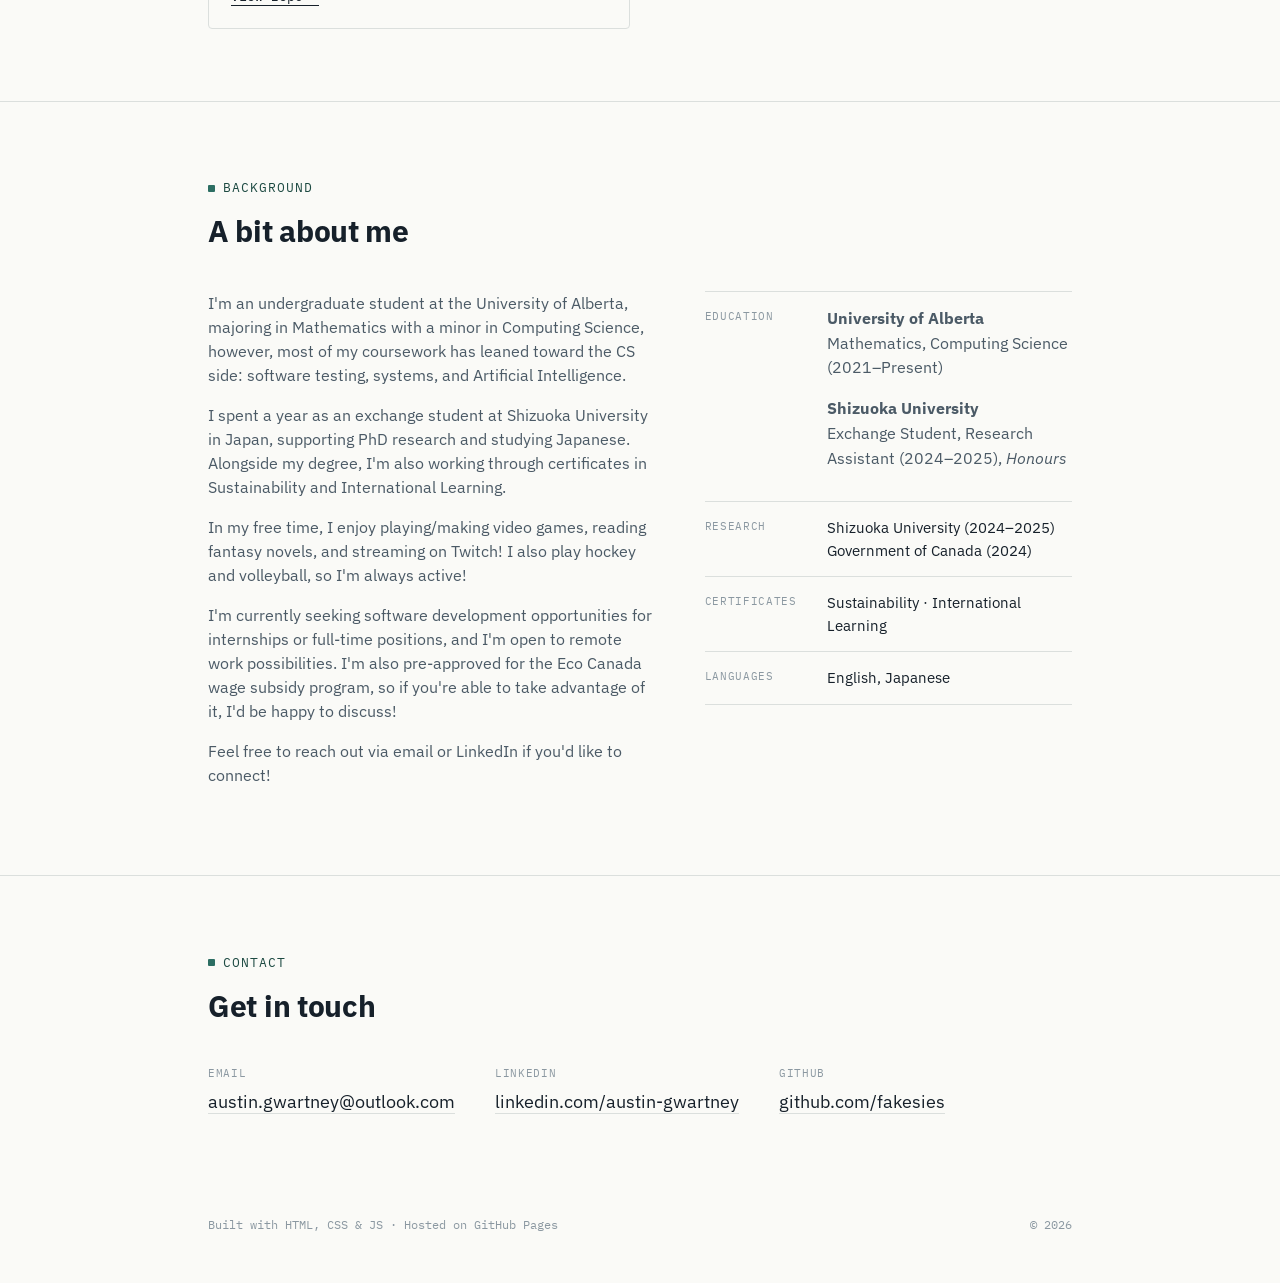
==== commit 44a750b0: "tag fixes..." ====
--- a/index.html
+++ b/index.html
@@ -573,8 +573,8 @@
       status: "course",
       statusLabel: "Course Project",
       desc: "A mobile event-planning application built using Agile development practices.",
-      tags: ["mobile"],
-      tagLabels: ["mobile", "agile"],
+      tags: ["mobile", "java"],
+      tagLabels: ["mobile", "agile", "java"],
       link: "https://github.com/Fakesies/Android-Event-Planner"
     },
     {
